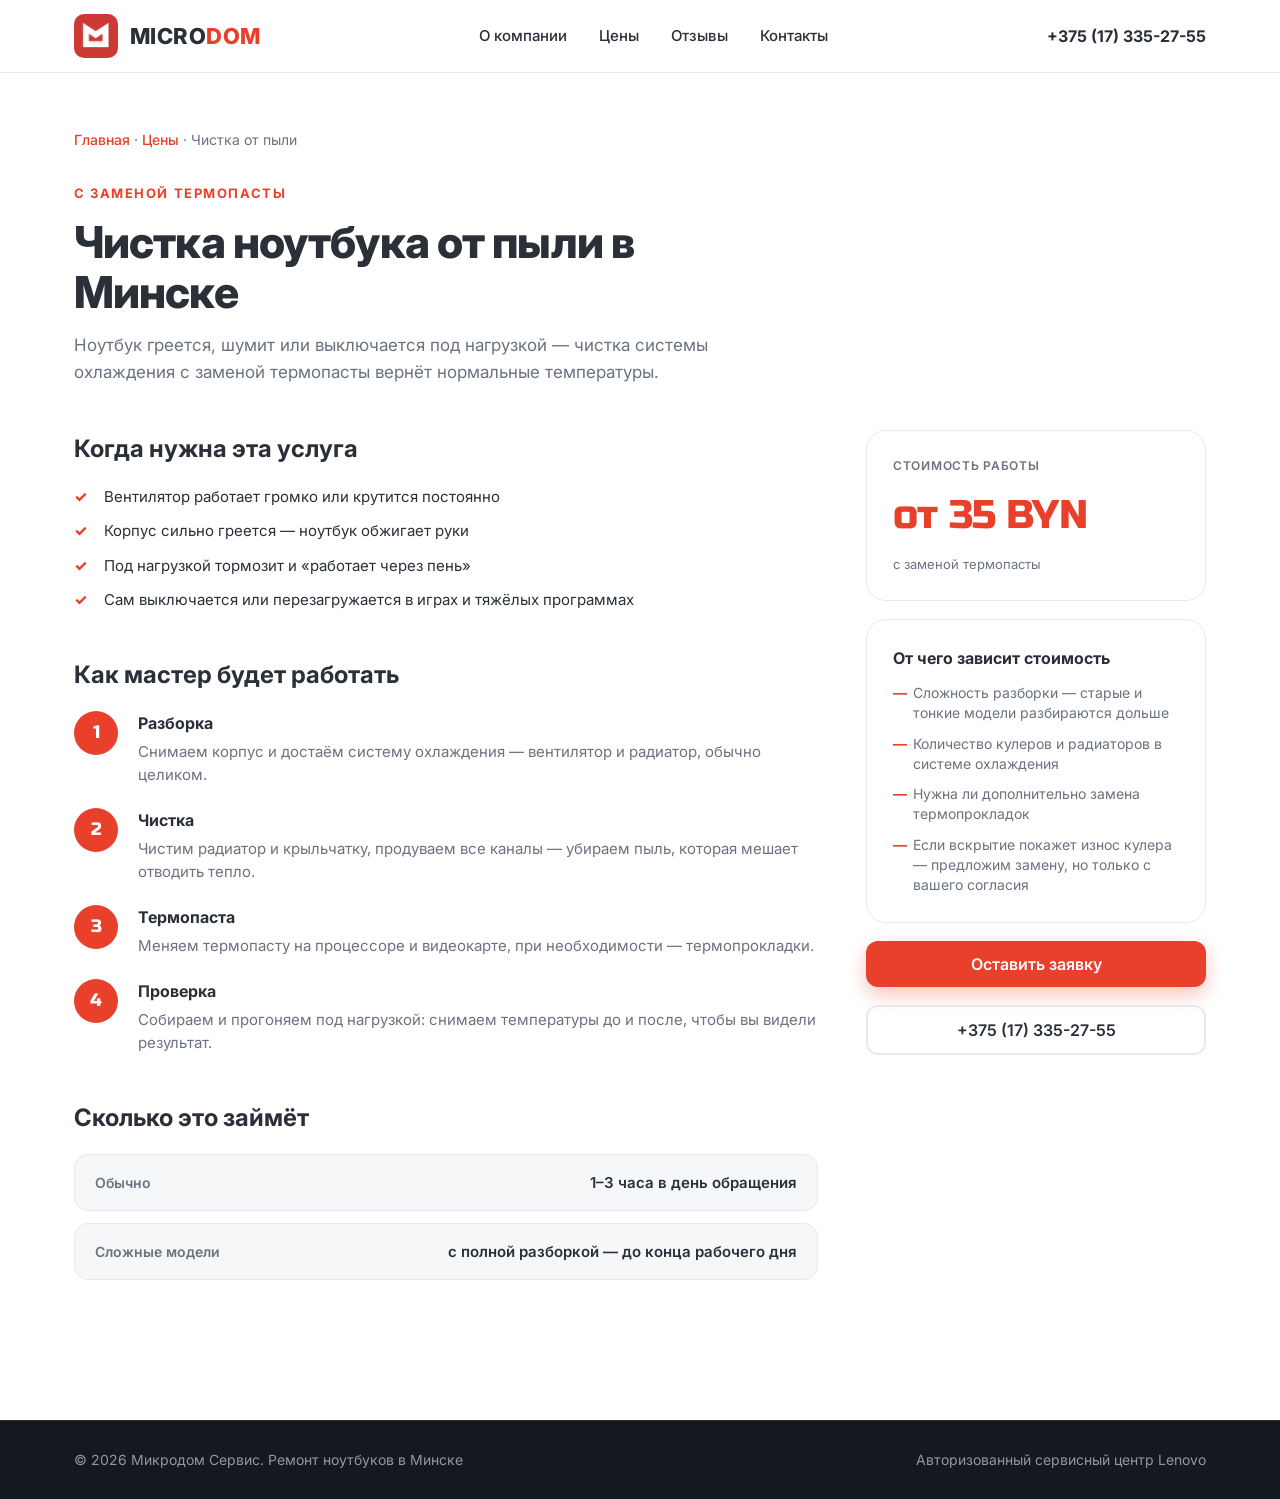
==== services/chistka-ot-pyli.html @ 8d8ea980 "+" ====
<!DOCTYPE html>
<html lang="ru">
<head>
  <meta charset="UTF-8">
  <meta name="viewport" content="width=device-width, initial-scale=1.0">
  <link rel="icon" type="image/png" href="../assets/favicon.png">
  <link rel="apple-touch-icon" href="../assets/apple-touch-icon.png">
  <meta name="theme-color" content="#ffffff" media="(prefers-color-scheme: light)">
  <meta name="theme-color" content="#0d1117" media="(prefers-color-scheme: dark)">
  <title>Чистка ноутбука от пыли в Минске — от 35 BYN с термопастой | Микродом Сервис</title>
  <meta name="description" content="Чистка ноутбука от пыли в Минске от 35 BYN с заменой термопасты. Убираем перегрев, шум и выключения под нагрузкой в день обращения.">
  <link rel="canonical" href="https://microdom.by/services/chistka-ot-pyli.html">

  <meta property="og:type" content="website">
  <meta property="og:site_name" content="Микродом Сервис">
  <meta property="og:title" content="Чистка ноутбука от пыли в Минске — от 35 BYN с термопастой | Микродом Сервис">
  <meta property="og:description" content="Чистка ноутбука от пыли в Минске от 35 BYN с заменой термопасты. Убираем перегрев, шум и выключения под нагрузкой в день обращения.">
  <meta property="og:url" content="https://microdom.by/services/chistka-ot-pyli.html">
  <meta property="og:locale" content="ru_RU">
  <meta property="og:image" content="https://microdom.by/assets/logo.png">

  <script type="application/ld+json">
  {
    "@context": "https://schema.org",
    "@type": "Service",
    "name": "Чистка от пыли",
    "serviceType": "Чистка ноутбука от пыли",
    "description": "Чистка ноутбука от пыли в Минске от 35 BYN с заменой термопасты. Убираем перегрев, шум и выключения под нагрузкой в день обращения.",
    "url": "https://microdom.by/services/chistka-ot-pyli.html",
    "provider": {
      "@type": "LocalBusiness",
      "name": "Микродом Сервис",
      "url": "https://microdom.by/",
      "telephone": "+375173352755",
      "email": "info@microdomservice.by",
      "address": {
        "@type": "PostalAddress",
        "streetAddress": "ул. Первомайская 24/2, офис 106",
        "addressLocality": "Минск",
        "addressCountry": "BY"
      }
    },
    "areaServed": {
      "@type": "City",
      "name": "Минск"
    },
    "offers": {
      "@type": "Offer",
      "price": "35",
      "priceCurrency": "BYN",
      "description": "Стоимость работы. Стоимость запчастей уточняется на диагностике."
    }
  }
  </script>
  <script type="application/ld+json">
  {
    "@context": "https://schema.org",
    "@type": "BreadcrumbList",
    "itemListElement": [
      {
        "@type": "ListItem",
        "position": 1,
        "name": "Главная",
        "item": "https://microdom.by/"
      },
      {
        "@type": "ListItem",
        "position": 2,
        "name": "Цены",
        "item": "https://microdom.by/#prices"
      },
      {
        "@type": "ListItem",
        "position": 3,
        "name": "Чистка от пыли"
      }
    ]
  }
  </script>

  <link rel="preconnect" href="https://fonts.googleapis.com">
  <link rel="preconnect" href="https://fonts.gstatic.com" crossorigin>
  <link href="https://fonts.googleapis.com/css2?family=Russo+One&display=swap" rel="stylesheet">
  <link href="https://fonts.googleapis.com/css2?family=Inter:wght@400;500;600;700;800&display=swap" rel="stylesheet">
  <link rel="stylesheet" href="../styles.css">
</head>
<body>

<header class="header" id="header">
  <div class="container header__inner">
    <a href="../index.html#top" class="logo"><img src="../assets/logo.png" alt="Микродом Сервис" class="logo__img"><span class="logo__text">MICRO<span>DOM</span></span></a>
    <nav class="nav" id="nav">
      <a href="../index.html#about" class="nav__link">О компании</a>
      <a href="../index.html#prices" class="nav__link">Цены</a>
      <a href="../index.html#reviews" class="nav__link">Отзывы</a>
      <a href="../index.html#contacts" class="nav__link">Контакты</a>
    </nav>
    <div class="header__actions">
      <a href="tel:+375173352755" class="header__phone">+375 (17) 335-27-55</a>
      <button class="burger" id="burger" aria-label="Меню">
        <span></span><span></span><span></span>
      </button>
    </div>
  </div>
</header>

<main>
  <section class="srv">
    <div class="container">
      <nav class="srv-breadcrumb" aria-label="Хлебные крошки">
        <a href="../index.html">Главная</a> · <a href="../index.html#prices">Цены</a> · <span>Чистка от пыли</span>
      </nav>

      <div class="srv-head">
        <p class="srv-kicker">С заменой термопасты</p>
        <h1 class="srv-title">Чистка ноутбука от пыли в Минске</h1>
        <p class="srv-lead">Ноутбук греется, шумит или выключается под нагрузкой — чистка системы охлаждения с заменой термопасты вернёт нормальные температуры.</p>
      </div>

      <div class="srv-grid">
        <div class="srv-main">
          <section class="srv-section">
            <h2 class="srv-section__title">Когда нужна эта услуга</h2>
            <ul class="srv-list">
              <li>Вентилятор работает громко или крутится постоянно</li>
              <li>Корпус сильно греется — ноутбук обжигает руки</li>
              <li>Под нагрузкой тормозит и «работает через пень»</li>
              <li>Сам выключается или перезагружается в играх и тяжёлых программах</li>
            </ul>
          </section>

          <section class="srv-section">
            <h2 class="srv-section__title">Как мастер будет работать</h2>
            <ol class="srv-steps">
              <li><strong>Разборка</strong><p>Снимаем корпус и достаём систему охлаждения — вентилятор и радиатор, обычно целиком.</p></li>
              <li><strong>Чистка</strong><p>Чистим радиатор и крыльчатку, продуваем все каналы — убираем пыль, которая мешает отводить тепло.</p></li>
              <li><strong>Термопаста</strong><p>Меняем термопасту на процессоре и видеокарте, при необходимости — термопрокладки.</p></li>
              <li><strong>Проверка</strong><p>Собираем и прогоняем под нагрузкой: снимаем температуры до и после, чтобы вы видели результат.</p></li>
            </ol>
          </section>

          <section class="srv-section">
            <h2 class="srv-section__title">Сколько это займёт</h2>
            <div class="srv-times">
              <div class="srv-time"><span class="srv-time__label">Обычно</span><span class="srv-time__value">1–3 часа в день обращения</span></div>
              <div class="srv-time"><span class="srv-time__label">Сложные модели</span><span class="srv-time__value">с полной разборкой — до конца рабочего дня</span></div>
            </div>
          </section>
        </div>

        <aside class="srv-side">
          <div class="srv-box">
            <div class="srv-price-label">Стоимость работы</div>
            <div class="srv-price">от 35 BYN</div>
            <p class="srv-price-note">с заменой термопасты</p>
          </div>
          <div class="srv-box">
            <h3 class="srv-box__title">От чего зависит стоимость</h3>
            <ul class="srv-box__list">
              <li>Сложность разборки — старые и тонкие модели разбираются дольше</li>
              <li>Количество кулеров и радиаторов в системе охлаждения</li>
              <li>Нужна ли дополнительно замена термопрокладок</li>
              <li>Если вскрытие покажет износ кулера — предложим замену, но только с вашего согласия</li>
            </ul>
          </div>
          <a class="btn btn--accent btn--full" href="../index.html#contacts">Оставить заявку</a>
          <a class="btn btn--ghost btn--full" href="tel:+375173352755">+375 (17) 335-27-55</a>
        </aside>
      </div>
    </div>
  </section>
</main>

<footer class="footer">
  <div class="container footer__inner">
    <span class="footer__copy">© 2026 Микродом Сервис. Ремонт ноутбуков в Минске</span>
    <span class="footer__meta">Авторизованный сервисный центр Lenovo</span>
  </div>
</footer>

<script src="../script.js"></script>
</body>
</html>
---- styles.css ----
* {
  margin: 0;
  padding: 0;
  box-sizing: border-box;
}

:root {
  --accent: #e8402b;
  --accent-dark: #c8331f;
  --deep: #14181f;
  --dark: #2a2f38;
  --text: #2a2f38;
  --muted: #6b7280;
  --bg: #ffffff;
  --bg-soft: #f6f7f9;
  --card: #ffffff;
  --header-bg: rgba(255, 255, 255, 0.92);
  --line: #e7e9ee;
  --radius: 14px;
  --radius-lg: 20px;
  --shadow: 0 10px 30px rgba(20, 24, 31, 0.08);
  --font: 'Inter', system-ui, -apple-system, 'Segoe UI', Roboto, sans-serif;
  color-scheme: light;
}

html {
  scroll-behavior: smooth;
  scroll-padding-top: 88px;
}

body {
  font-family: var(--font);
  color: var(--text);
  background: var(--bg);
  line-height: 1.55;
  -webkit-font-smoothing: antialiased;
}

img {
  max-width: 100%;
  display: block;
}

a {
  color: inherit;
  text-decoration: none;
}

.container {
  max-width: 1180px;
  margin: 0 auto;
  padding: 0 24px;
}

/* ===== Header ===== */
.header {
  position: sticky;
  top: 0;
  z-index: 100;
  background: var(--header-bg);
  backdrop-filter: blur(10px);
  border-bottom: 1px solid var(--line);
}

.header__inner {
  display: flex;
  align-items: center;
  justify-content: space-between;
  height: 72px;
  gap: 24px;
}

.logo {
  display: inline-flex;
  align-items: center;
  gap: 12px;
}

.logo__text {
  display: block;
  font-size: 22px;
  font-weight: 800;
  line-height: 44px;
  height: 44px;
  letter-spacing: 0.02em;
  color: var(--dark);
}

.logo__text span {
  color: var(--accent);
}

.logo__img {
  width: 44px;
  height: 44px;
  border-radius: 10px;
}

.nav {
  display: flex;
  gap: 32px;
}

.nav__link {
  font-weight: 500;
  font-size: 15px;
  color: var(--text);
  transition: color 0.2s;
}

.nav__link:hover {
  color: var(--accent);
}

.header__actions {
  display: flex;
  align-items: center;
  gap: 20px;
}

.header__phone {
  font-weight: 700;
  font-size: 16px;
  color: var(--dark);
  white-space: nowrap;
  transition: color 0.2s;
}

.header__phone:hover {
  color: var(--accent);
}

.burger {
  display: none;
  flex-direction: column;
  gap: 5px;
  background: none;
  border: 0;
  cursor: pointer;
  padding: 6px;
}

.burger span {
  width: 24px;
  height: 2px;
  background: var(--dark);
  border-radius: 2px;
  transition: transform 0.2s, opacity 0.2s;
}

/* ===== Buttons ===== */
.btn {
  display: inline-flex;
  align-items: center;
  justify-content: center;
  gap: 8px;
  font-weight: 600;
  font-size: 16px;
  line-height: 1;
  padding: 15px 28px;
  border-radius: 12px;
  border: 0;
  cursor: pointer;
  transition: background 0.2s, transform 0.15s, box-shadow 0.2s;
  font-family: var(--font);
}

.btn--accent {
  background: var(--accent);
  color: #fff;
  box-shadow: 0 8px 20px rgba(232, 64, 43, 0.3);
}

.btn--accent:hover {
  background: var(--accent-dark);
  transform: translateY(-1px);
}

.btn--ghost {
  background: transparent;
  color: var(--dark);
  border: 2px solid var(--line);
}

.btn--ghost:hover {
  border-color: var(--dark);
}

.btn--full {
  width: 100%;
}

/* ===== Hero ===== */
.hero {
  background: #10141a;
}

.hero__band {
  position: relative;
  background-image: url('assets/hero-thinkpad.jpg');
  background-size: cover;
  background-position: center;
}

.hero__band::before {
  content: '';
  position: absolute;
  inset: 0;
  background: rgba(9, 11, 15, 0.72);
}

.hero__inner {
  position: relative;
  padding: 92px 0 84px;
}

.hero__content {
  max-width: 660px;
}

.hero__badge-mark {
  width: 13px;
  height: 13px;
  flex-shrink: 0;
  margin-right: 6px;
}

.hero__badge {
  display: inline-flex;
  align-items: center;
  text-transform: uppercase;
  letter-spacing: 0.14em;
  font-size: 13px;
  font-weight: 700;
  color: #ff6a52;
  margin-bottom: 22px;
}

.hero__title {
  font-family: 'Russo One', Arial, sans-serif;
  font-weight: 400;
  text-transform: uppercase;
  font-size: clamp(34px, 4.6vw, 52px);
  letter-spacing: 0.01em;
  line-height: 1.08;
  color: #fff;
  margin-bottom: 18px;
}

.hero__title span {
  color: #ff5138;
}

.hero__subtitle {
  font-family: Arial, Helvetica, sans-serif;
  font-size: 17px;
  line-height: 1.55;
  color: rgba(255, 255, 255, 0.8);
  max-width: 560px;
  margin-bottom: 34px;
}

.hero__actions {
  display: flex;
  gap: 14px;
  flex-wrap: wrap;
}

.btn--hero-accent {
  background: #ff5138;
  color: #fff;
  border-radius: 2px;
  box-shadow: none;
  font-weight: 700;
  text-transform: uppercase;
  letter-spacing: 0.06em;
  font-size: 14px;
  padding: 16px 32px;
}

.btn--hero-accent:hover {
  background: #e5402a;
  transform: none;
}

.btn--hero-ghost {
  background: transparent;
  color: #fff;
  border: 2px solid rgba(255, 255, 255, 0.75);
  border-radius: 2px;
  font-weight: 700;
  text-transform: uppercase;
  letter-spacing: 0.06em;
  font-size: 14px;
  padding: 16px 32px;
}

.btn--hero-ghost:hover {
  border-color: #fff;
  background: rgba(255, 255, 255, 0.1);
  transform: none;
}

.hero__strip {
  position: relative;
  background: rgba(0, 0, 0, 0.55);
  border-top: 1px solid rgba(255, 255, 255, 0.16);
}

.hero__strip-inner {
  display: flex;
  align-items: center;
  gap: 72px;
  padding: 20px 24px;
}

.hero__strip-item {
  font-family: Arial, Helvetica, sans-serif;
  display: flex;
  align-items: baseline;
  gap: 12px;
  text-transform: uppercase;
  letter-spacing: 0.08em;
  font-size: 13px;
  font-weight: 700;
  color: rgba(255, 255, 255, 0.7);
}

.hero__strip-item span {
  font-family: 'Russo One', Arial, sans-serif;
  font-weight: 400;
  font-size: 28px;
  letter-spacing: 0;
  color: #ff5138;
}

/* ===== Section head ===== */
.section-head {
  text-align: center;
  max-width: 640px;
  margin: 0 auto 48px;
}

.section-head--left {
  text-align: left;
  margin: 0 0 24px;
}

.section-title {
  font-size: clamp(28px, 4vw, 40px);
  font-weight: 800;
  letter-spacing: -0.02em;
  color: var(--dark);
  margin-bottom: 12px;
}

.section-subtitle {
  font-size: 17px;
  color: var(--muted);
}

/* ===== Prices ===== */
.prices {
  padding: 84px 0;
  background: var(--bg-soft);
  border-top: 1px solid var(--line);
}

.prices__list {
  max-width: 860px;
  margin: 0 auto;
  border: 1px solid var(--line);
  border-radius: var(--radius-lg);
  overflow: hidden;
}

.price-row {
  position: relative;
  display: grid;
  grid-template-columns: 1fr auto 150px;
  align-items: baseline;
  gap: 24px;
  padding: 18px 60px 18px 28px;
  background: var(--card);
  color: inherit;
  transition: background 0.2s, border-color 0.2s;
}

.price-row::after {
  content: '→';
  position: absolute;
  right: 26px;
  top: 50%;
  transform: translateY(-50%);
  font-size: 18px;
  color: var(--accent);
  opacity: 0.5;
  transition: opacity 0.2s, transform 0.2s;
}

.price-row + .price-row {
  border-top: 1px solid var(--line);
}

.price-row:hover {
  background: var(--bg-soft);
}

.price-row:hover .price-row__name {
  color: var(--accent);
}

.price-row:hover::after {
  opacity: 1;
  transform: translate(3px, -50%);
}

.price-row__name {
  font-size: 16px;
  font-weight: 600;
  color: var(--dark);
}

.price-row__note {
  font-size: 14px;
  color: var(--muted);
  text-align: right;
}

.price-row__price {
  font-family: 'Russo One', Arial, sans-serif;
  font-weight: 400;
  font-size: 20px;
  color: var(--accent);
  letter-spacing: -0.01em;
  text-align: right;
  white-space: nowrap;
}

.prices__note {
  text-align: center;
  font-size: 14px;
  color: var(--muted);
  margin-top: 32px;
}

/* ===== About ===== */
.about {
  padding: 84px 0;
}

.about__inner {
  display: grid;
  grid-template-columns: 1fr 1.1fr;
  gap: 64px;
  align-items: center;
}

.about__visual {
  display: flex;
  justify-content: center;
}

.about__collage {
  display: grid;
  width: 100%;
  max-width: 460px;
}

.about__photo-block {
  position: relative;
  margin: 0;
  border-radius: var(--radius-lg);
  overflow: hidden;
}

.about__photo {
  width: 100%;
  height: 460px;
  object-fit: cover;
  display: block;
  filter: saturate(0.88) contrast(1.04);
}

.about__badge {
  position: absolute;
  left: 0;
  right: 0;
  bottom: 0;
  z-index: 1;
  padding: 56px 22px 18px;
  color: #fff;
  font-family: 'Russo One', Arial, sans-serif;
  font-weight: 400;
  font-size: 16px;
  line-height: 1.35;
  background: linear-gradient(to top, rgba(9, 12, 16, 0.85), rgba(9, 12, 16, 0.25) 65%, rgba(9, 12, 16, 0));
  pointer-events: none;
}

.about__content {
  min-width: 0;
}

.about__text {
  font-size: 16px;
  color: var(--muted);
  margin-bottom: 18px;
}

/* ===== Service pages ===== */
.srv {
  padding: 56px 0 96px;
}

.srv-breadcrumb {
  font-size: 14px;
  color: var(--muted);
  margin-bottom: 32px;
}

.srv-breadcrumb a {
  color: var(--accent);
  font-weight: 500;
}

.srv-breadcrumb a:hover {
  text-decoration: underline;
}

.srv-head {
  max-width: 720px;
  margin-bottom: 44px;
}

.srv-kicker {
  text-transform: uppercase;
  letter-spacing: 0.12em;
  font-size: 13px;
  font-weight: 700;
  color: var(--accent);
  margin-bottom: 14px;
}

.srv-title {
  font-size: clamp(30px, 4vw, 44px);
  font-weight: 800;
  letter-spacing: -0.02em;
  line-height: 1.15;
  color: var(--dark);
  margin-bottom: 14px;
}

.srv-lead {
  font-size: 17px;
  color: var(--muted);
  line-height: 1.6;
}

.srv-grid {
  display: grid;
  grid-template-columns: 1fr 340px;
  gap: 48px;
  align-items: start;
}

.srv-main {
  min-width: 0;
}

.srv-section {
  margin-bottom: 44px;
}

.srv-section__title {
  font-size: 24px;
  font-weight: 700;
  color: var(--dark);
  margin-bottom: 18px;
}

.srv-list {
  list-style: none;
  display: grid;
  gap: 12px;
}

.srv-list li {
  position: relative;
  padding-left: 30px;
  font-size: 15px;
  color: var(--text);
  line-height: 1.5;
}

.srv-list li::before {
  content: '✓';
  position: absolute;
  left: 0;
  top: 0;
  color: var(--accent);
  font-weight: 800;
}

.srv-steps {
  list-style: none;
  counter-reset: srv;
}

.srv-steps li {
  counter-increment: srv;
  position: relative;
  padding-left: 64px;
  margin-bottom: 22px;
}

.srv-steps li::before {
  content: counter(srv);
  position: absolute;
  left: 0;
  top: 0;
  width: 44px;
  height: 44px;
  border-radius: 50%;
  background: var(--accent);
  color: #fff;
  font-family: 'Russo One', Arial, sans-serif;
  font-weight: 400;
  font-size: 18px;
  display: flex;
  align-items: center;
  justify-content: center;
}

.srv-steps strong {
  display: block;
  font-size: 16px;
  font-weight: 700;
  color: var(--dark);
  margin-bottom: 4px;
}

.srv-steps p {
  font-size: 15px;
  color: var(--muted);
  line-height: 1.55;
}

.srv-times {
  display: grid;
  gap: 12px;
}

.srv-time {
  display: flex;
  justify-content: space-between;
  align-items: baseline;
  gap: 24px;
  background: var(--bg-soft);
  border: 1px solid var(--line);
  border-radius: var(--radius);
  padding: 16px 20px;
}

.srv-time__label {
  font-size: 14px;
  color: var(--muted);
  font-weight: 600;
}

.srv-time__value {
  font-size: 15px;
  font-weight: 600;
  color: var(--dark);
  text-align: right;
}

.srv-side {
  display: flex;
  flex-direction: column;
  gap: 18px;
  position: sticky;
  top: 96px;
}

.srv-box {
  background: var(--card);
  border: 1px solid var(--line);
  border-radius: var(--radius-lg);
  padding: 26px;
}

.srv-price-label {
  font-size: 12px;
  font-weight: 600;
  text-transform: uppercase;
  letter-spacing: 0.06em;
  color: var(--muted);
}

.srv-price {
  font-family: 'Russo One', Arial, sans-serif;
  font-weight: 400;
  font-size: 40px;
  color: var(--accent);
  margin: 8px 0;
  letter-spacing: -0.02em;
}

.srv-price-note {
  font-size: 13px;
  color: var(--muted);
}

.srv-box__title {
  font-size: 16px;
  font-weight: 700;
  color: var(--dark);
  margin-bottom: 12px;
}

.srv-box__list {
  list-style: none;
  display: grid;
  gap: 10px;
}

.srv-box__list li {
  position: relative;
  padding-left: 20px;
  font-size: 14px;
  color: var(--muted);
  line-height: 1.45;
}

.srv-box__list li::before {
  content: '—';
  position: absolute;
  left: 0;
  top: 0;
  color: var(--accent);
  font-weight: 700;
}

/* ===== Reviews ===== */
.reviews {
  padding: 84px 0;
}

.reviews__grid {
  display: grid;
  gap: 24px;
  max-width: 720px;
  margin: 0 auto;
  align-items: stretch;
}

.reviews__live {
  display: flex;
  flex-direction: column;
  gap: 14px;
}

.reviews__scroll {
  height: 520px;
  overflow-y: auto;
  border-radius: var(--radius-lg);
  background: var(--card);
  -webkit-overflow-scrolling: touch;
  scrollbar-width: thin;
  scrollbar-color: rgba(107, 114, 128, 0.5) transparent;
}

.reviews__widget {
  display: block;
  width: 100%;
  height: 1100px;
  border: 0;
  margin: 0;
}

@media (prefers-color-scheme: dark) {
  .reviews__widget {
    filter: invert(0.92) hue-rotate(180deg);
  }
}

.reviews__widget-link {
  font-size: 15px;
  font-weight: 600;
  color: var(--accent);
}

.reviews__widget-link:hover {
  text-decoration: underline;
}

.reviews__note {
  text-align: center;
  font-size: 14px;
  color: var(--muted);
  margin-top: 32px;
}

/* ===== Contacts ===== */
.contacts {
  padding: 84px 0 56px;
  background: var(--deep);
  color: #fff;
}

.contacts__inner {
  display: grid;
  grid-template-columns: 1fr 1.15fr;
  gap: 48px;
  align-items: stretch;
}

.contacts__left {
  display: flex;
  flex-direction: column;
  gap: 24px;
  min-width: 0;
}

.contacts__map {
  flex: 1;
  border-radius: var(--radius-lg);
  overflow: hidden;
  box-shadow: 0 24px 60px rgba(0, 0, 0, 0.35);
  min-height: 260px;
}

.contacts__map-link {
  display: block;
  width: 100%;
  height: 100%;
}

.contacts__map-link iframe {
  display: block;
  width: 100%;
  height: 100%;
  border: 0;
}

.contacts .section-title {
  color: #fff;
}

.contacts__list {
  list-style: none;
  display: grid;
  gap: 20px;
  margin-bottom: 32px;
}

.contacts__list li {
  display: grid;
  grid-template-columns: 150px 1fr;
  gap: 16px;
}

.contacts__label {
  color: rgba(255, 255, 255, 0.55);
  font-size: 14px;
  font-weight: 600;
  text-transform: uppercase;
  letter-spacing: 0.05em;
}

.contacts__value {
  font-size: 15px;
  line-height: 1.6;
}

.contacts__value a {
  color: #fff;
  transition: color 0.2s;
}

.contacts__value a:hover {
  color: #ffb09f;
}

.contacts .btn--ghost {
  color: #fff;
  border-color: rgba(255, 255, 255, 0.3);
}

.contacts .btn--ghost:hover {
  border-color: #fff;
}

/* ===== Contact form ===== */
.contacts__form-wrap {
  background: var(--card);
  border-radius: var(--radius-lg);
  padding: 36px;
  color: var(--text);
  box-shadow: 0 24px 60px rgba(0, 0, 0, 0.35);
}

.contact-form__title {
  font-size: 22px;
  font-weight: 800;
  color: var(--dark);
  margin-bottom: 4px;
}

.contact-form__subtitle {
  font-size: 14px;
  color: var(--muted);
  margin-bottom: 24px;
}

.field {
  display: block;
  margin-bottom: 16px;
}

.field__label {
  display: block;
  font-size: 13px;
  font-weight: 600;
  color: var(--dark);
  margin-bottom: 6px;
}

.field__input {
  display: block;
  width: 100%;
  font-family: var(--font);
  font-size: 15px;
  padding: 13px 16px;
  border: 1px solid var(--line);
  border-radius: 10px;
  background: var(--bg-soft);
  transition: border-color 0.2s, background 0.2s;
  resize: vertical;
}

.field__input:focus {
  outline: none;
  border-color: var(--accent);
  background: #fff;
}

.field__optional {
  color: var(--muted);
  font-weight: 400;
}

.field__input--invalid {
  border-color: var(--accent);
  background: rgba(232, 64, 43, 0.05);
}

/* Honeypot: скрыто от людей, видно ботам */
.hp-field {
  position: absolute !important;
  left: -9999px !important;
  width: 1px;
  height: 1px;
  opacity: 0;
  pointer-events: none;
}

.contact-form__status {
  margin-top: 14px;
  font-size: 14px;
  font-weight: 600;
  min-height: 20px;
}

.contact-form__status.ok {
  color: #16a34a;
}

.contact-form__status.err {
  color: var(--accent);
}

/* ===== Footer ===== */
.footer {
  border-top: 1px solid rgba(255, 255, 255, 0.1);
  padding: 28px 0;
  background: var(--deep);
}

.footer__inner {
  display: flex;
  justify-content: space-between;
  align-items: center;
  gap: 16px;
  flex-wrap: wrap;
}

.footer__copy {
  font-size: 14px;
  color: rgba(255, 255, 255, 0.55);
}

.footer__meta {
  font-size: 14px;
  color: rgba(255, 255, 255, 0.55);
}

/* ===== Mobile nav ===== */
@media (max-width: 900px) {
  .nav {
    position: fixed;
    top: 72px;
    left: 0;
    right: 0;
    flex-direction: column;
    align-items: center;
    gap: 0;
    background: var(--card);
    border-bottom: 1px solid var(--line);
    padding: 12px 0 20px;
    transform: translateY(-16px);
    opacity: 0;
    pointer-events: none;
    transition: opacity 0.2s, transform 0.2s;
    box-shadow: 0 20px 40px rgba(20, 24, 31, 0.1);
  }

  .nav.open {
    opacity: 1;
    transform: translateY(0);
    pointer-events: auto;
  }

  .nav__link {
    padding: 12px 24px;
    font-size: 17px;
    width: 100%;
    text-align: center;
  }

  .burger {
    display: flex;
  }

  .burger.active span:nth-child(1) {
    transform: translateY(7px) rotate(45deg);
  }

  .burger.active span:nth-child(2) {
    opacity: 0;
  }

  .burger.active span:nth-child(3) {
    transform: translateY(-7px) rotate(-45deg);
  }
}

/* ===== Responsive ===== */
@media (max-width: 1200px) {
  .hero__inner {
    padding: 76px 0 68px;
  }

  .hero__strip-inner {
    gap: 44px;
  }
}

@media (max-width: 1024px) {
  .hero__title {
    font-size: clamp(30px, 5vw, 46px);
  }

  .hero__subtitle {
    font-size: 16px;
  }
}

@media (max-width: 900px) {
  .hero__badge {
    font-size: 12px;
    letter-spacing: 0.1em;
  }

  .hero__strip-item {
    font-size: 12px;
  }

  .contacts__list {
    grid-template-columns: 150px 1fr;
  }
}

@media (max-width: 768px) {
  .header__phone {
    display: none;
  }

  .header__inner {
    height: 64px;
  }

  .nav {
    top: 64px;
  }

  .about__inner,
  .contacts__inner {
    grid-template-columns: 1fr;
    gap: 36px;
  }

  .srv-grid {
    grid-template-columns: 1fr;
  }

  .srv {
    padding: 40px 0 64px;
  }

  .srv-side {
    position: static;
  }

  .about__collage {
    max-width: 540px;
  }

  .contacts__map-link iframe {
    height: 300px;
  }

  .hero__inner {
    padding: 56px 0 48px;
  }

  .hero__badge {
    margin-bottom: 18px;
  }

  .hero__title {
    font-size: clamp(28px, 6.5vw, 42px);
    line-height: 1.15;
  }

  .hero__strip-inner {
    flex-wrap: wrap;
    justify-content: center;
    gap: 14px 36px;
    padding: 14px 16px;
  }

  .hero__strip-item {
    letter-spacing: 0.05em;
  }

  .contacts__list li {
    grid-template-columns: 1fr;
    gap: 4px;
  }

  .prices,
  .about,
  .reviews,
  .contacts {
    padding-top: 56px;
    padding-bottom: 56px;
  }

  .section-head {
    margin-bottom: 32px;
  }

  .footer__inner {
    flex-direction: column;
    align-items: center;
    text-align: center;
    gap: 8px;
  }
}

@media (max-width: 600px) {
  .nav {
    top: 60px;
  }

  .logo__img {
    width: 36px;
    height: 36px;
  }

  .logo__text {
    font-size: 19px;
    height: 36px;
    line-height: 36px;
  }

  .header__inner {
    height: 60px;
    gap: 12px;
  }

  .burger span {
    width: 22px;
  }

  .container {
    padding: 0 16px;
  }

  .hero__inner {
    padding: 44px 0 40px;
  }

  .hero__badge {
    flex-wrap: wrap;
    font-size: 11px;
    letter-spacing: 0.06em;
    line-height: 1.4;
  }

  .hero__badge-mark {
    width: 11px;
    height: 11px;
  }

  .hero__title {
    font-size: clamp(24px, 7.5vw, 34px);
    letter-spacing: 0;
  }

  .hero__subtitle {
    font-size: 15px;
    margin-bottom: 26px;
  }

  .hero__actions {
    flex-direction: column;
    gap: 12px;
  }

  .hero__actions .btn {
    width: 100%;
  }

  .hero__strip-inner {
    flex-direction: column;
    align-items: flex-start;
    gap: 10px;
    padding: 16px;
  }

  .hero__strip-item {
    font-size: 12px;
  }

  .hero__strip-item span {
    font-size: 24px;
  }

  .field__input {
    font-size: 16px;
  }

  .price-row {
    grid-template-columns: 1fr auto;
    gap: 8px 16px;
    padding: 16px 48px 16px 20px;
  }

  .price-row__note {
    grid-column: 1 / -1;
    text-align: left;
  }

  .price-row__price {
    font-size: 18px;
  }

  .srv-time {
    flex-direction: column;
    gap: 4px;
  }

  .srv-time__value {
    text-align: left;
  }

  .reviews__scroll {
    height: 440px;
  }

  .about__photo {
    height: 320px;
  }

  .contacts__form-wrap {
    padding: 24px 20px;
  }
}

@media (max-width: 480px) {

  .btn {
    width: 100%;
  }

  .section-title {
    font-size: 26px;
  }

  .contacts__list {
    gap: 16px;
  }
}

/* ===== Dark theme (auto, follows system) ===== */
@media (prefers-color-scheme: dark) {
  :root {
    --deep: #0d1117;
    --dark: #e6e9ef;
    --text: #c9d1d9;
    --muted: #8b95a3;
    --bg: #0d1117;
    --bg-soft: #151b23;
    --card: #161d27;
    --header-bg: rgba(13, 17, 23, 0.9);
    --line: #242d3a;
    --shadow: 0 10px 30px rgba(0, 0, 0, 0.4);
    color-scheme: dark;
  }

  .field__input {
    background: var(--bg-soft);
  }

  .contacts .btn--ghost {
    border-color: rgba(255, 255, 255, 0.25);
  }
}
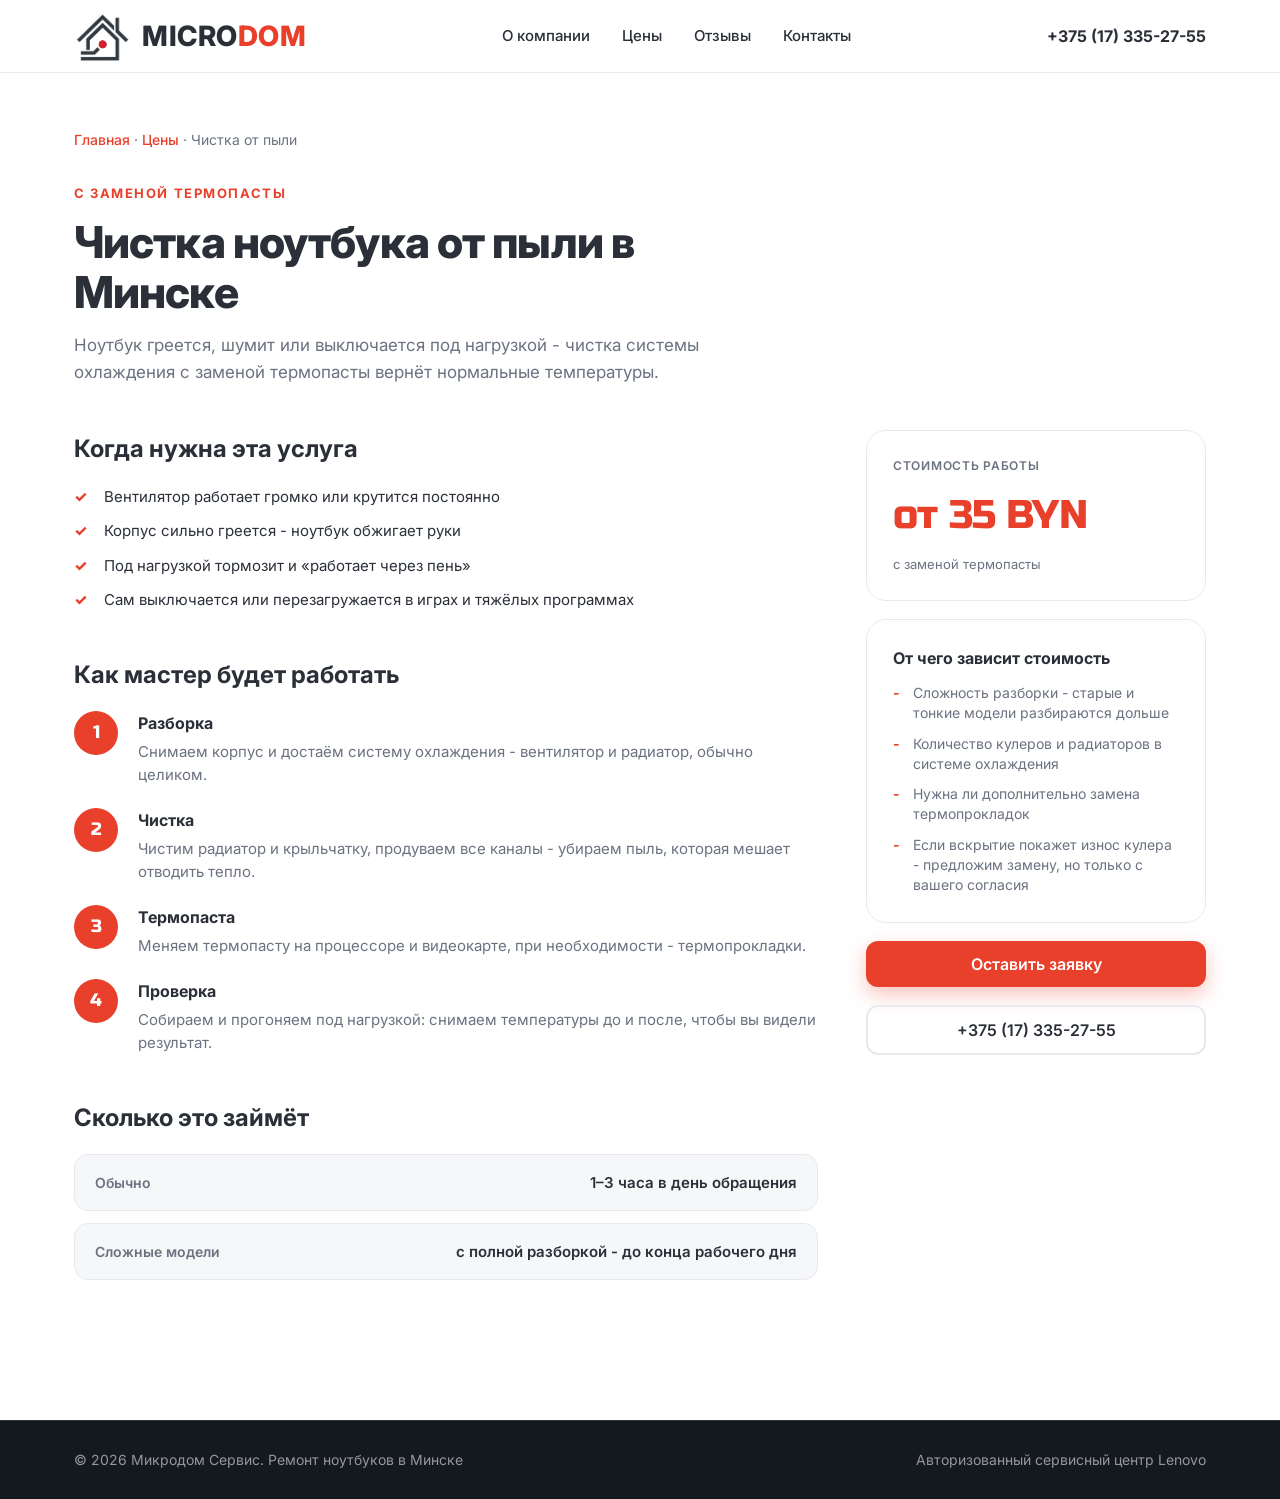
==== commit d89b98aa: "+" ====
--- a/services/chistka-ot-pyli.html
+++ b/services/chistka-ot-pyli.html
@@ -3,17 +3,18 @@
 <head>
   <meta charset="UTF-8">
   <meta name="viewport" content="width=device-width, initial-scale=1.0">
-  <link rel="icon" type="image/png" href="../assets/favicon.png">
+  <link rel="icon" type="image/png" href="../assets/favicon.png" media="(prefers-color-scheme: light)">
+  <link rel="icon" type="image/png" href="../assets/favicon-dark.png" media="(prefers-color-scheme: dark)">
   <link rel="apple-touch-icon" href="../assets/apple-touch-icon.png">
   <meta name="theme-color" content="#ffffff" media="(prefers-color-scheme: light)">
   <meta name="theme-color" content="#0d1117" media="(prefers-color-scheme: dark)">
-  <title>Чистка ноутбука от пыли в Минске — от 35 BYN с термопастой | Микродом Сервис</title>
+  <title>Чистка ноутбука от пыли в Минске - от 35 BYN с термопастой | Микродом Сервис</title>
   <meta name="description" content="Чистка ноутбука от пыли в Минске от 35 BYN с заменой термопасты. Убираем перегрев, шум и выключения под нагрузкой в день обращения.">
   <link rel="canonical" href="https://microdom.by/services/chistka-ot-pyli.html">
 
   <meta property="og:type" content="website">
   <meta property="og:site_name" content="Микродом Сервис">
-  <meta property="og:title" content="Чистка ноутбука от пыли в Минске — от 35 BYN с термопастой | Микродом Сервис">
+  <meta property="og:title" content="Чистка ноутбука от пыли в Минске - от 35 BYN с термопастой | Микродом Сервис">
   <meta property="og:description" content="Чистка ноутбука от пыли в Минске от 35 BYN с заменой термопасты. Убираем перегрев, шум и выключения под нагрузкой в день обращения.">
   <meta property="og:url" content="https://microdom.by/services/chistka-ot-pyli.html">
   <meta property="og:locale" content="ru_RU">
@@ -88,7 +89,7 @@
 
 <header class="header" id="header">
   <div class="container header__inner">
-    <a href="../index.html#top" class="logo"><img src="../assets/logo.png" alt="Микродом Сервис" class="logo__img"><span class="logo__text">MICRO<span>DOM</span></span></a>
+    <a href="../index.html#top" class="logo"><picture><source srcset="../assets/logo_black.png" media="(prefers-color-scheme: dark)"><img src="../assets/logo_white.png" alt="Микродом Сервис" class="logo__img"></picture><span class="logo__text">MICRO<span>DOM</span></span></a>
     <nav class="nav" id="nav">
       <a href="../index.html#about" class="nav__link">О компании</a>
       <a href="../index.html#prices" class="nav__link">Цены</a>
@@ -114,7 +115,7 @@
       <div class="srv-head">
         <p class="srv-kicker">С заменой термопасты</p>
         <h1 class="srv-title">Чистка ноутбука от пыли в Минске</h1>
-        <p class="srv-lead">Ноутбук греется, шумит или выключается под нагрузкой — чистка системы охлаждения с заменой термопасты вернёт нормальные температуры.</p>
+        <p class="srv-lead">Ноутбук греется, шумит или выключается под нагрузкой - чистка системы охлаждения с заменой термопасты вернёт нормальные температуры.</p>
       </div>
 
       <div class="srv-grid">
@@ -123,7 +124,7 @@
             <h2 class="srv-section__title">Когда нужна эта услуга</h2>
             <ul class="srv-list">
               <li>Вентилятор работает громко или крутится постоянно</li>
-              <li>Корпус сильно греется — ноутбук обжигает руки</li>
+              <li>Корпус сильно греется - ноутбук обжигает руки</li>
               <li>Под нагрузкой тормозит и «работает через пень»</li>
               <li>Сам выключается или перезагружается в играх и тяжёлых программах</li>
             </ul>
@@ -132,9 +133,9 @@
           <section class="srv-section">
             <h2 class="srv-section__title">Как мастер будет работать</h2>
             <ol class="srv-steps">
-              <li><strong>Разборка</strong><p>Снимаем корпус и достаём систему охлаждения — вентилятор и радиатор, обычно целиком.</p></li>
-              <li><strong>Чистка</strong><p>Чистим радиатор и крыльчатку, продуваем все каналы — убираем пыль, которая мешает отводить тепло.</p></li>
-              <li><strong>Термопаста</strong><p>Меняем термопасту на процессоре и видеокарте, при необходимости — термопрокладки.</p></li>
+              <li><strong>Разборка</strong><p>Снимаем корпус и достаём систему охлаждения - вентилятор и радиатор, обычно целиком.</p></li>
+              <li><strong>Чистка</strong><p>Чистим радиатор и крыльчатку, продуваем все каналы - убираем пыль, которая мешает отводить тепло.</p></li>
+              <li><strong>Термопаста</strong><p>Меняем термопасту на процессоре и видеокарте, при необходимости - термопрокладки.</p></li>
               <li><strong>Проверка</strong><p>Собираем и прогоняем под нагрузкой: снимаем температуры до и после, чтобы вы видели результат.</p></li>
             </ol>
           </section>
@@ -143,7 +144,7 @@
             <h2 class="srv-section__title">Сколько это займёт</h2>
             <div class="srv-times">
               <div class="srv-time"><span class="srv-time__label">Обычно</span><span class="srv-time__value">1–3 часа в день обращения</span></div>
-              <div class="srv-time"><span class="srv-time__label">Сложные модели</span><span class="srv-time__value">с полной разборкой — до конца рабочего дня</span></div>
+              <div class="srv-time"><span class="srv-time__label">Сложные модели</span><span class="srv-time__value">с полной разборкой - до конца рабочего дня</span></div>
             </div>
           </section>
         </div>
@@ -157,10 +158,10 @@
           <div class="srv-box">
             <h3 class="srv-box__title">От чего зависит стоимость</h3>
             <ul class="srv-box__list">
-              <li>Сложность разборки — старые и тонкие модели разбираются дольше</li>
+              <li>Сложность разборки - старые и тонкие модели разбираются дольше</li>
               <li>Количество кулеров и радиаторов в системе охлаждения</li>
               <li>Нужна ли дополнительно замена термопрокладок</li>
-              <li>Если вскрытие покажет износ кулера — предложим замену, но только с вашего согласия</li>
+              <li>Если вскрытие покажет износ кулера - предложим замену, но только с вашего согласия</li>
             </ul>
           </div>
           <a class="btn btn--accent btn--full" href="../index.html#contacts">Оставить заявку</a>
--- a/styles.css
+++ b/styles.css
@@ -78,10 +78,10 @@
 
 .logo__text {
   display: block;
-  font-size: 22px;
+  font-size: 28px;
   font-weight: 800;
-  line-height: 44px;
-  height: 44px;
+  line-height: 56px;
+  height: 56px;
   letter-spacing: 0.02em;
   color: var(--dark);
 }
@@ -91,8 +91,8 @@
 }
 
 .logo__img {
-  width: 44px;
-  height: 44px;
+  width: 56px;
+  height: 56px;
   border-radius: 10px;
 }
 
@@ -734,7 +734,7 @@
 }
 
 .srv-box__list li::before {
-  content: '—';
+  content: '-';
   position: absolute;
   left: 0;
   top: 0;
@@ -1186,14 +1186,14 @@
   }
 
   .logo__img {
-    width: 36px;
-    height: 36px;
+    width: 44px;
+    height: 44px;
   }
 
   .logo__text {
-    font-size: 19px;
-    height: 36px;
-    line-height: 36px;
+    font-size: 23px;
+    height: 44px;
+    line-height: 44px;
   }
 
   .header__inner {
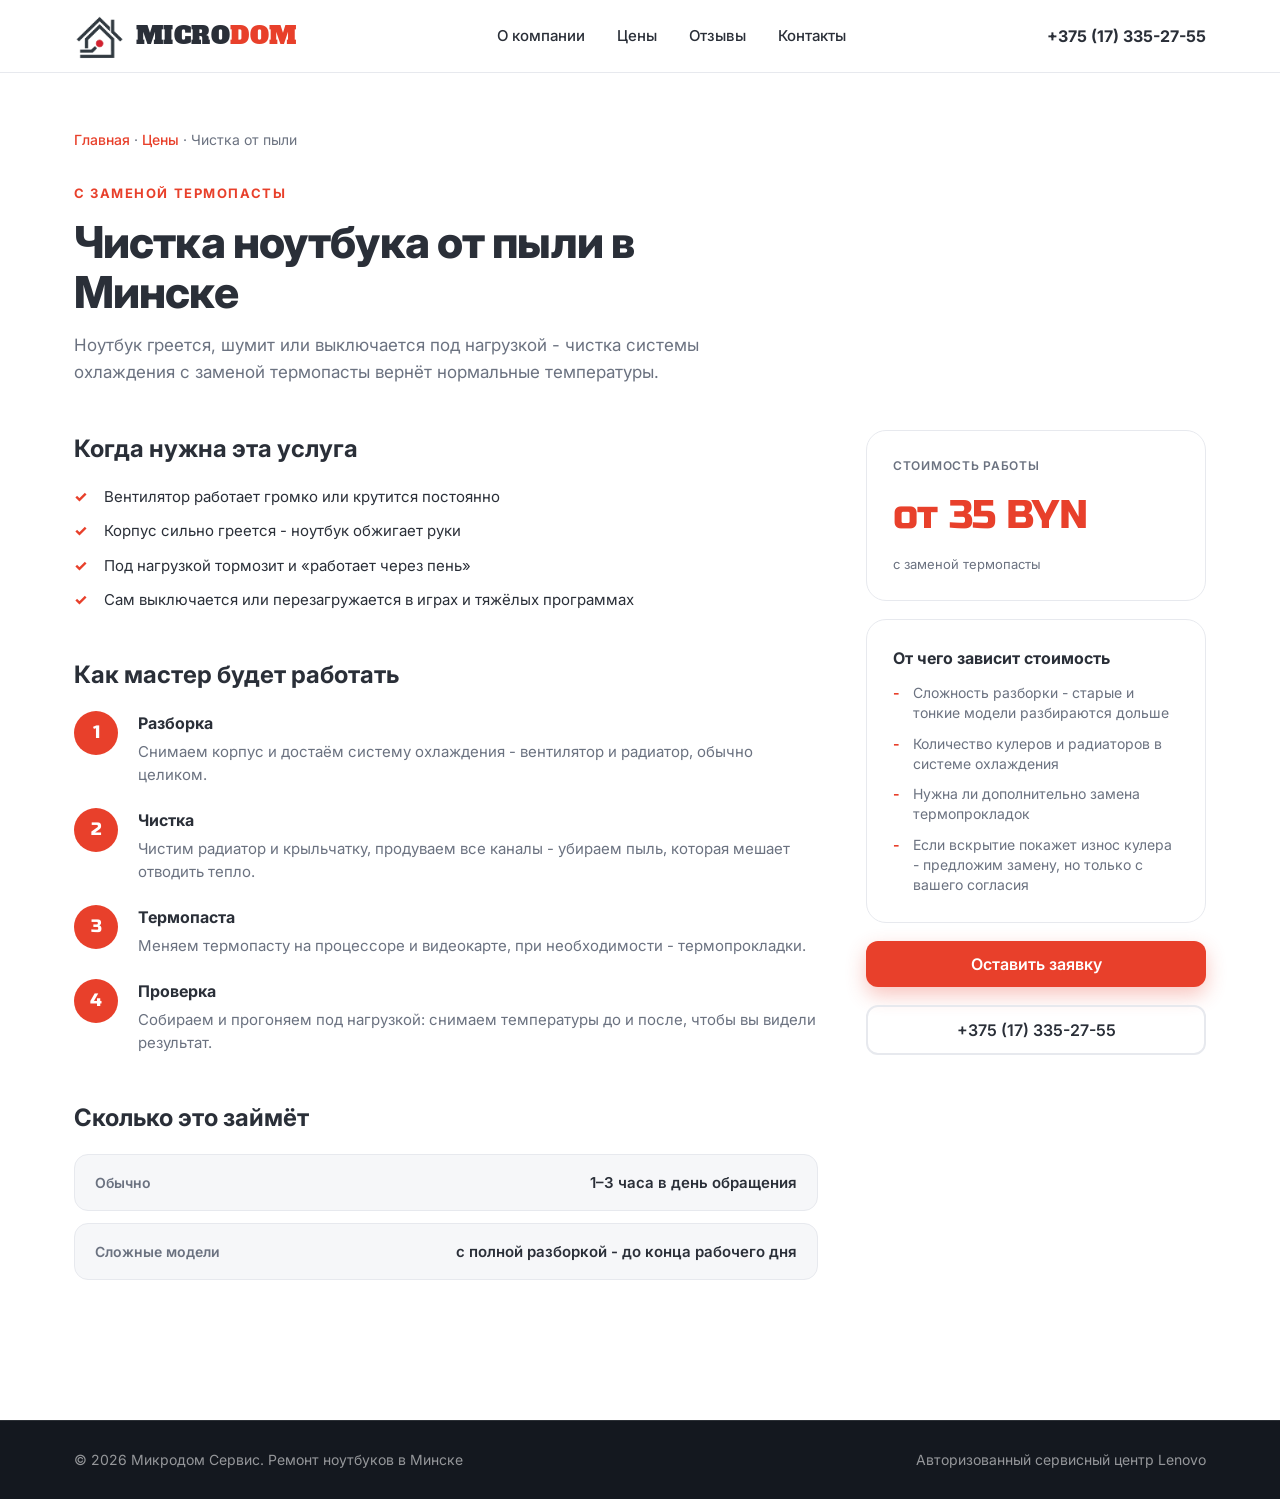
==== commit 788bb407: "+" ====
--- a/services/chistka-ot-pyli.html
+++ b/services/chistka-ot-pyli.html
@@ -8,6 +8,9 @@
   <link rel="apple-touch-icon" href="../assets/apple-touch-icon.png">
   <meta name="theme-color" content="#ffffff" media="(prefers-color-scheme: light)">
   <meta name="theme-color" content="#0d1117" media="(prefers-color-scheme: dark)">
+  <link rel="preconnect" href="https://fonts.googleapis.com">
+  <link rel="preconnect" href="https://fonts.gstatic.com" crossorigin>
+  <link href="https://fonts.googleapis.com/css2?family=Alfa+Slab+One&display=swap" rel="stylesheet">
   <title>Чистка ноутбука от пыли в Минске - от 35 BYN с термопастой | Микродом Сервис</title>
   <meta name="description" content="Чистка ноутбука от пыли в Минске от 35 BYN с заменой термопасты. Убираем перегрев, шум и выключения под нагрузкой в день обращения.">
   <link rel="canonical" href="https://microdom.by/services/chistka-ot-pyli.html">
--- a/styles.css
+++ b/styles.css
@@ -78,10 +78,11 @@
 
 .logo__text {
   display: block;
-  font-size: 28px;
-  font-weight: 800;
-  line-height: 56px;
-  height: 56px;
+  font-family: 'Alfa Slab One', serif;
+  font-size: 24px;
+  font-weight: 400;
+  line-height: 50px;
+  height: 50px;
   letter-spacing: 0.02em;
   color: var(--dark);
 }
@@ -91,8 +92,8 @@
 }
 
 .logo__img {
-  width: 56px;
-  height: 56px;
+  width: 50px;
+  height: 50px;
   border-radius: 10px;
 }
 
@@ -1186,14 +1187,16 @@
   }
 
   .logo__img {
-    width: 44px;
-    height: 44px;
+    width: 40px;
+    height: 40px;
   }
 
   .logo__text {
-    font-size: 23px;
-    height: 44px;
-    line-height: 44px;
+    font-family: 'Alfa Slab One', serif;
+    font-size: 20px;
+    font-weight: 400;
+    height: 40px;
+    line-height: 40px;
   }
 
   .header__inner {
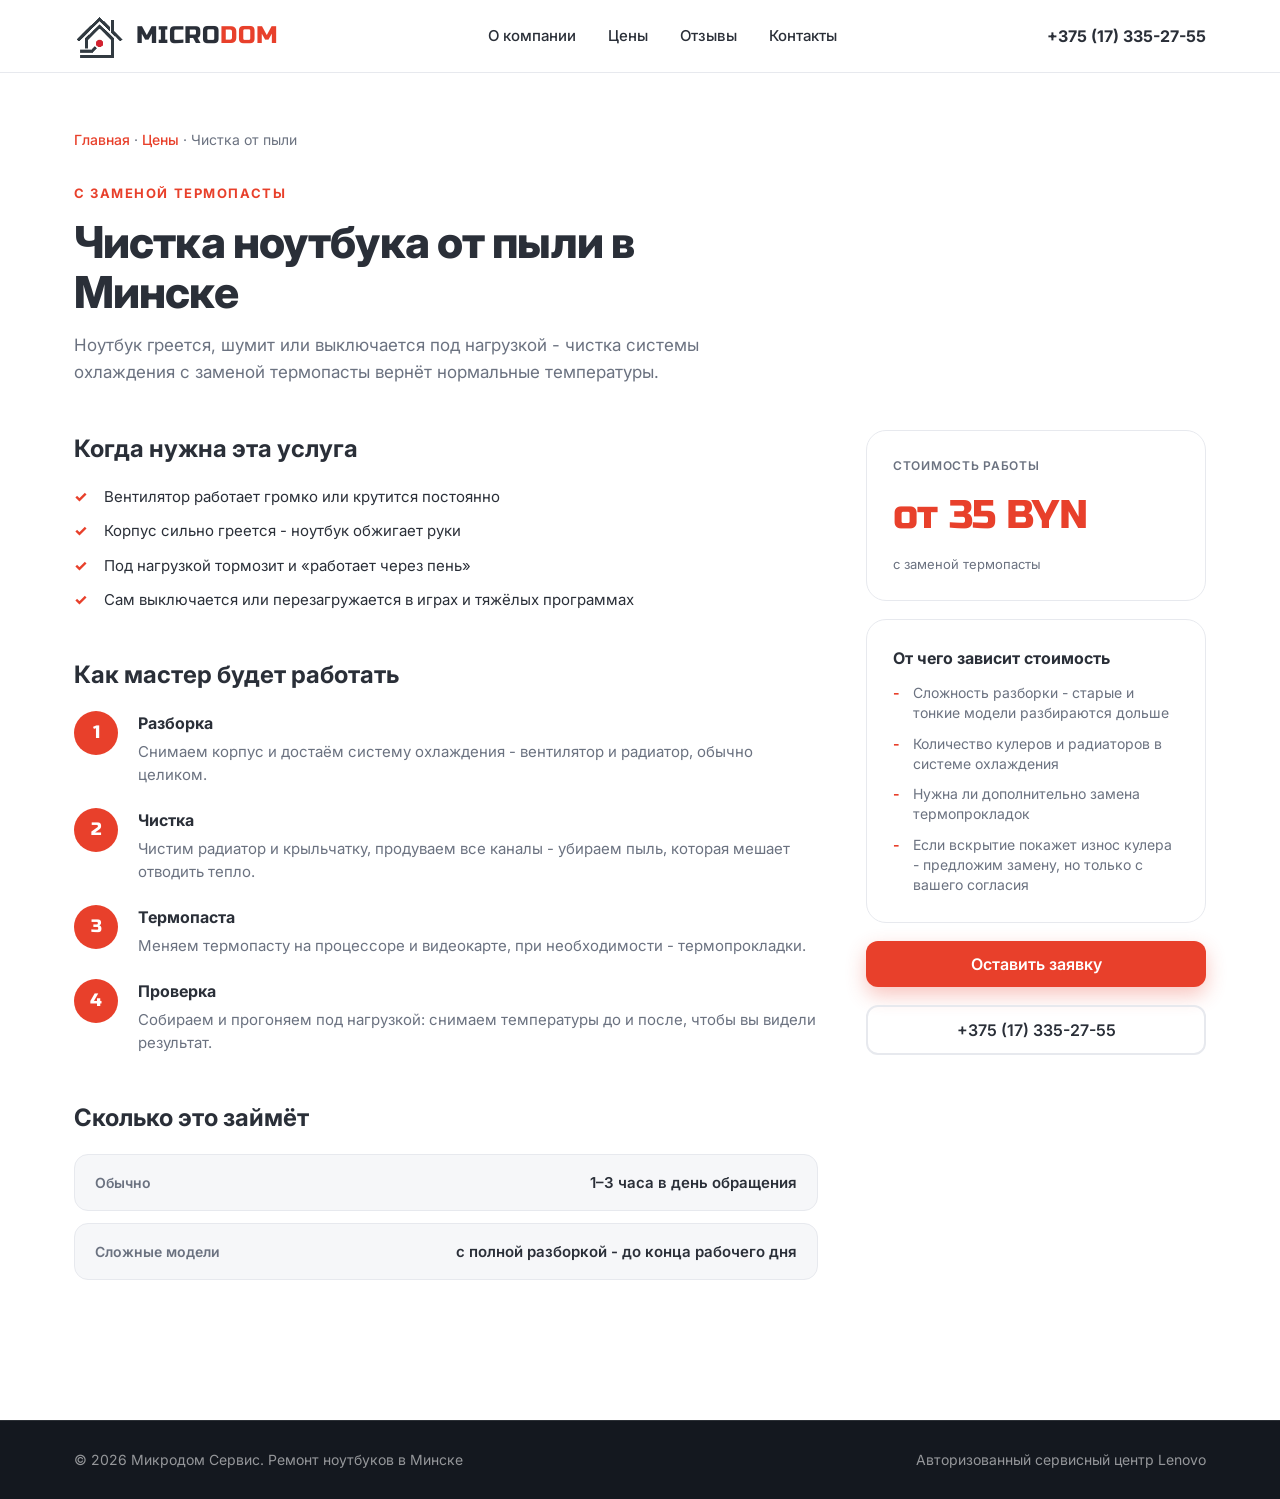
==== commit 21f88892: "security" ====
--- a/services/chistka-ot-pyli.html
+++ b/services/chistka-ot-pyli.html
@@ -8,10 +8,7 @@
   <link rel="apple-touch-icon" href="../assets/apple-touch-icon.png">
   <meta name="theme-color" content="#ffffff" media="(prefers-color-scheme: light)">
   <meta name="theme-color" content="#0d1117" media="(prefers-color-scheme: dark)">
-  <link rel="preconnect" href="https://fonts.googleapis.com">
-  <link rel="preconnect" href="https://fonts.gstatic.com" crossorigin>
-  <link href="https://fonts.googleapis.com/css2?family=Alfa+Slab+One&display=swap" rel="stylesheet">
-  <title>Чистка ноутбука от пыли в Минске - от 35 BYN с термопастой | Микродом Сервис</title>
+    <title>Чистка ноутбука от пыли в Минске - от 35 BYN с термопастой | Микродом Сервис</title>
   <meta name="description" content="Чистка ноутбука от пыли в Минске от 35 BYN с заменой термопасты. Убираем перегрев, шум и выключения под нагрузкой в день обращения.">
   <link rel="canonical" href="https://microdom.by/services/chistka-ot-pyli.html">
 
--- a/styles.css
+++ b/styles.css
@@ -78,7 +78,7 @@
 
 .logo__text {
   display: block;
-  font-family: 'Alfa Slab One', serif;
+  font-family: 'Russo One', Arial, sans-serif;
   font-size: 24px;
   font-weight: 400;
   line-height: 50px;
@@ -1192,7 +1192,7 @@
   }
 
   .logo__text {
-    font-family: 'Alfa Slab One', serif;
+    font-family: 'Russo One', Arial, sans-serif;
     font-size: 20px;
     font-weight: 400;
     height: 40px;
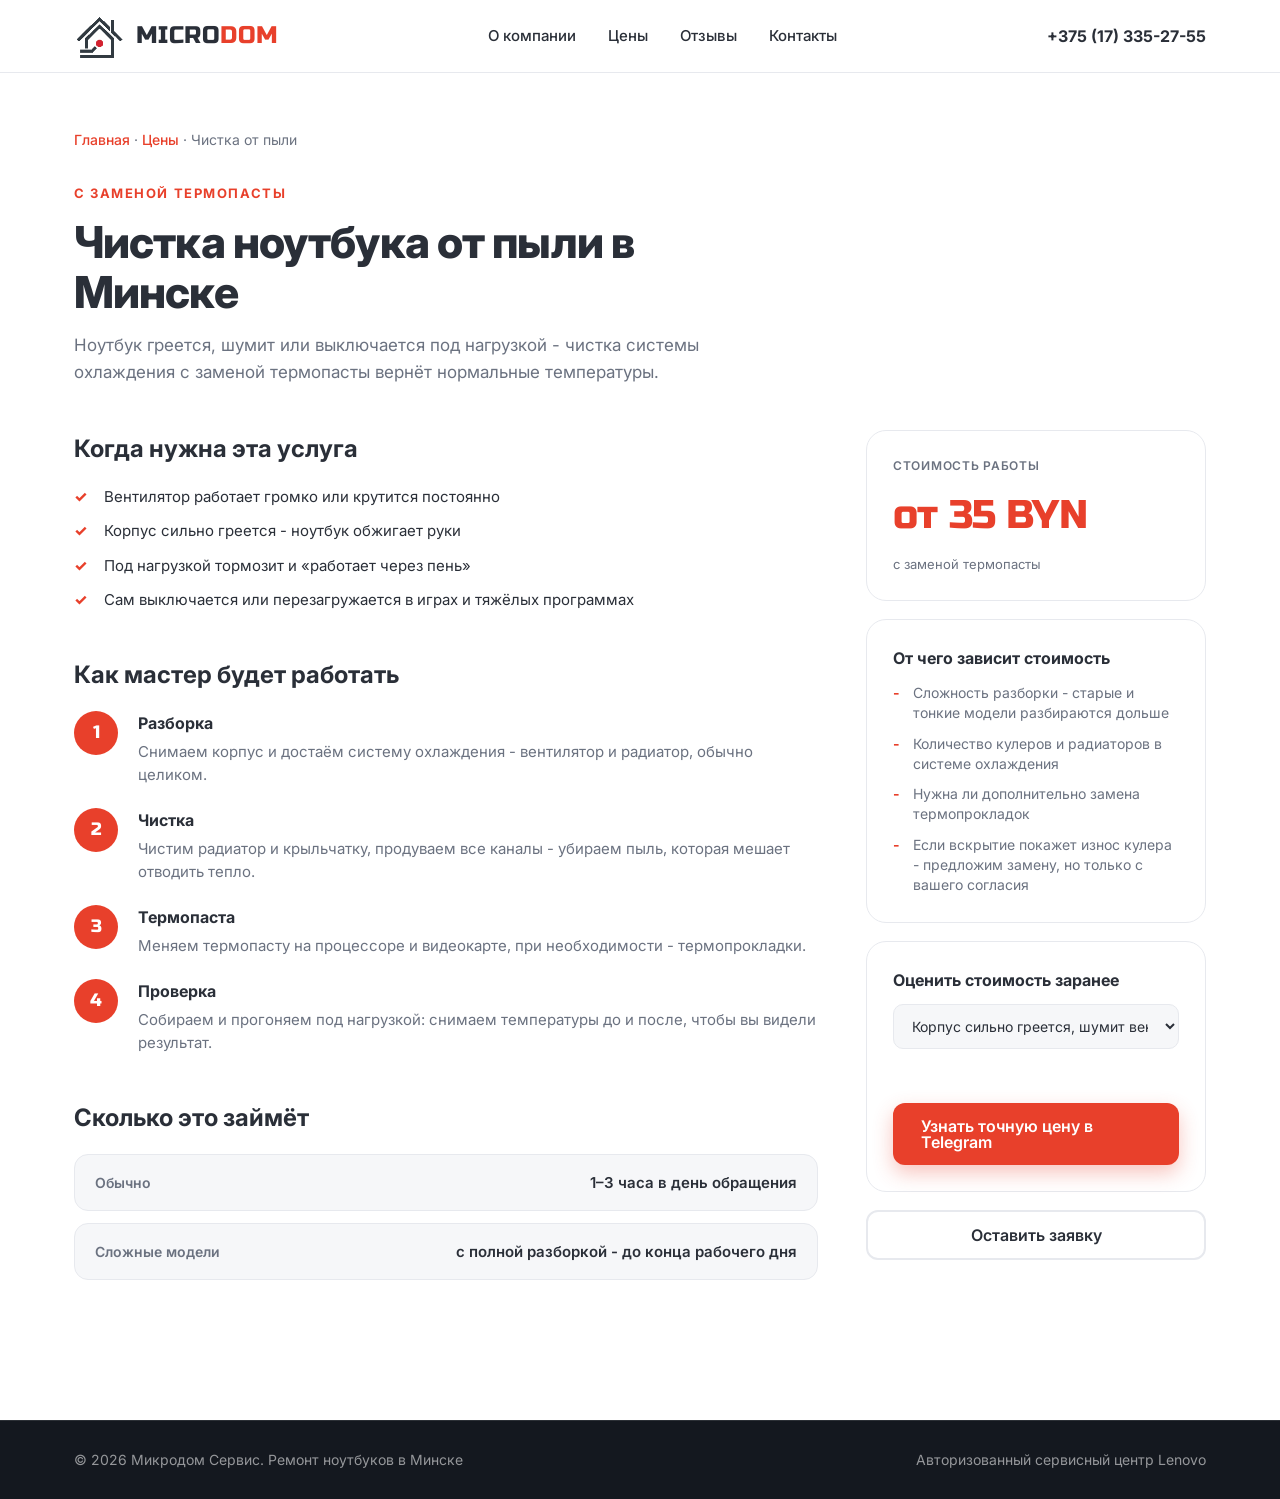
==== commit 63c4f5c9: "adaptation" ====
--- a/services/chistka-ot-pyli.html
+++ b/services/chistka-ot-pyli.html
@@ -164,8 +164,18 @@
               <li>Если вскрытие покажет износ кулера - предложим замену, но только с вашего согласия</li>
             </ul>
           </div>
-          <a class="btn btn--accent btn--full" href="../index.html#contacts">Оставить заявку</a>
-          <a class="btn btn--ghost btn--full" href="tel:+375173352755">+375 (17) 335-27-55</a>
+          <div class="srv-box" data-estimate>
+            <h3 class="srv-box__title">Оценить стоимость заранее</h3>
+            <select class="estimate__select" aria-label="Симптом перегрева">
+              <option data-price="от 35 BYN">Корпус сильно греется, шумит вентилятор</option>
+              <option data-price="от 35 BYN">Тормозит под нагрузкой</option>
+              <option data-price="от 35 BYN">Выключается или перезагружается в играх</option>
+              <option data-price="от 55 BYN">Игровой ноутбук с мощной системой охлаждения</option>
+            </select>
+            <div class="estimate__price"></div>
+            <a class="btn btn--accent btn--full estimate__link" href="#" target="_blank" rel="noopener">Узнать точную цену в Telegram</a>
+          </div>
+          <a class="btn btn--ghost btn--full" href="../index.html#contacts">Оставить заявку</a>
         </aside>
       </div>
     </div>
@@ -180,5 +190,6 @@
 </footer>
 
 <script src="../script.js"></script>
+<script src="../estimate.js"></script>
 </body>
 </html>
--- a/styles.css
+++ b/styles.css
@@ -26,6 +26,8 @@
 html {
   scroll-behavior: smooth;
   scroll-padding-top: 88px;
+  -webkit-text-size-adjust: 100%;
+  text-size-adjust: 100%;
 }
 
 body {
@@ -327,7 +329,7 @@
   color: rgba(255, 255, 255, 0.7);
 }
 
-.hero__strip-item span {
+.hero__strip-item > span:first-child {
   font-family: 'Russo One', Arial, sans-serif;
   font-weight: 400;
   font-size: 28px;
@@ -387,15 +389,13 @@
   transition: background 0.2s, border-color 0.2s;
 }
 
-.price-row::after {
-  content: '→';
-  position: absolute;
-  right: 26px;
-  top: 50%;
-  transform: translateY(-50%);
-  font-size: 18px;
-  color: var(--accent);
-  opacity: 0.5;
+.price-row__price::after {
+  content: '';
+  width: 14px;
+  height: 14px;
+  flex-shrink: 0;
+  background: url("data:image/svg+xml,%3Csvg xmlns='http://www.w3.org/2000/svg' viewBox='0 0 24 24' fill='none' stroke='%23e8402b' stroke-width='6' stroke-linecap='square' stroke-linejoin='miter'%3E%3Cpolyline points='8 5 16 12 8 19'/%3E%3C/svg%3E") center / contain no-repeat;
+  opacity: 1;
   transition: opacity 0.2s, transform 0.2s;
 }
 
@@ -411,14 +411,15 @@
   color: var(--accent);
 }
 
-.price-row:hover::after {
+.price-row:hover .price-row__price::after {
   opacity: 1;
-  transform: translate(3px, -50%);
+  transform: translateX(3px);
 }
 
 .price-row__name {
+  font-family: 'Russo One', Arial, sans-serif;
+  font-weight: 400;
   font-size: 16px;
-  font-weight: 600;
   color: var(--dark);
 }
 
@@ -436,6 +437,9 @@
   letter-spacing: -0.01em;
   text-align: right;
   white-space: nowrap;
+  display: inline-flex;
+  align-items: center;
+  gap: 8px;
 }
 
 .prices__note {
@@ -743,6 +747,40 @@
   font-weight: 700;
 }
 
+/* ===== Оценка стоимости (калькулятор) ===== */
+.estimate__select {
+  display: block;
+  width: 100%;
+  font-family: var(--font);
+  font-size: 14px;
+  padding: 12px 14px;
+  border: 1px solid var(--line);
+  border-radius: 10px;
+  background: var(--bg-soft);
+  color: var(--dark);
+  margin-bottom: 10px;
+}
+
+.estimate__select:focus {
+  outline: none;
+  border-color: var(--accent);
+}
+
+.estimate__price {
+  font-family: 'Russo One', Arial, sans-serif;
+  font-weight: 400;
+  font-size: 28px;
+  color: var(--accent);
+  margin: 4px 0 14px;
+  letter-spacing: -0.02em;
+  min-height: 30px;
+}
+
+.estimate__link--off {
+  opacity: 0.6;
+  pointer-events: none;
+}
+
 /* ===== Reviews ===== */
 .reviews {
   padding: 84px 0;
@@ -858,7 +896,8 @@
 
 .contacts__list li {
   display: grid;
-  grid-template-columns: 150px 1fr;
+  grid-template-columns: auto 1fr;
+  align-items: baseline;
   gap: 16px;
 }
 
@@ -868,11 +907,16 @@
   font-weight: 600;
   text-transform: uppercase;
   letter-spacing: 0.05em;
+  white-space: nowrap;
 }
 
 .contacts__value {
   font-size: 15px;
   line-height: 1.6;
+  white-space: nowrap;
+  justify-self: end;
+  text-align: right;
+  min-width: 0;
 }
 
 .contacts__value a {
@@ -884,13 +928,40 @@
   color: #ffb09f;
 }
 
-.contacts .btn--ghost {
-  color: #fff;
-  border-color: rgba(255, 255, 255, 0.3);
-}
-
-.contacts .btn--ghost:hover {
-  border-color: #fff;
+.contacts__form-wrap .btn--accent {
+  background: #ff5138;
+  border-radius: 2px;
+  box-shadow: none;
+  font-family: 'Russo One', Arial, sans-serif;
+  font-weight: 400;
+  text-transform: uppercase;
+  letter-spacing: 0.06em;
+  font-size: 15px;
+  padding: 16px 24px;
+}
+
+.contacts__form-wrap .btn--accent:hover {
+  background: #e5402a;
+  transform: none;
+}
+
+.contacts__form-wrap .btn--ghost {
+  color: var(--dark);
+  border: 2px solid var(--dark);
+  border-radius: 2px;
+  font-family: 'Russo One', Arial, sans-serif;
+  font-weight: 400;
+  text-transform: uppercase;
+  letter-spacing: 0.06em;
+  font-size: 15px;
+  padding: 16px 24px;
+}
+
+.contacts__form-wrap .btn--ghost:hover {
+  border-color: #ff5138;
+  color: #ff5138;
+  transform: none;
+  box-shadow: none;
 }
 
 /* ===== Contact form ===== */
@@ -903,8 +974,11 @@
 }
 
 .contact-form__title {
-  font-size: 22px;
-  font-weight: 800;
+  font-family: 'Russo One', Arial, sans-serif;
+  font-weight: 400;
+  text-transform: uppercase;
+  letter-spacing: 0.02em;
+  font-size: 24px;
   color: var(--dark);
   margin-bottom: 4px;
 }
@@ -1089,7 +1163,7 @@
   }
 
   .contacts__list {
-    grid-template-columns: 150px 1fr;
+    grid-template-columns: 1fr;
   }
 }
 
@@ -1141,24 +1215,64 @@
   }
 
   .hero__title {
-    font-size: clamp(28px, 6.5vw, 42px);
+    font-size: clamp(18px, 5vw, 42px);
     line-height: 1.15;
+    white-space: nowrap;
+    margin-left: 20px;
+  }
+
+  .hero__badge,
+  .hero__subtitle,
+  .hero__actions {
+    margin-left: 20px;
+    margin-right: 20px;
   }
 
   .hero__strip-inner {
-    flex-wrap: wrap;
+    display: grid;
+    grid-template-columns: repeat(3, minmax(0, 1fr));
+    gap: 10px 8px;
+    padding: 16px 10px;
+  }
+
+  .hero__strip-item {
+    display: flex;
+    flex-direction: column;
     justify-content: center;
-    gap: 14px 36px;
-    padding: 14px 16px;
-  }
-
-  .hero__strip-item {
-    letter-spacing: 0.05em;
+    align-items: center;
+    text-align: center;
+    gap: 6px;
+    font-family: Arial, Helvetica, sans-serif;
+    font-size: clamp(6.5px, 1.8vw, 10.8px);
+    line-height: 1.35;
+    letter-spacing: 0.04em;
+    white-space: nowrap;
+  }
+
+  .hero__strip-item > span:first-child {
+    font-family: 'Russo One', Arial, sans-serif;
+    font-size: clamp(13px, 4.5vw - 2.5px, 26px);
+    line-height: 1;
   }
 
   .contacts__list li {
-    grid-template-columns: 1fr;
-    gap: 4px;
+    grid-template-columns: minmax(130px, 1fr) auto;
+    gap: 8px 10px;
+    align-items: baseline;
+  }
+
+  .contacts__label {
+    white-space: normal;
+    font-size: clamp(9px, 3vw, 13px);
+    line-height: 1.3;
+    min-width: 0;
+  }
+
+  .contacts__value {
+    white-space: nowrap;
+    justify-self: end;
+    text-align: right;
+    min-width: 0;
   }
 
   .prices,
@@ -1209,7 +1323,7 @@
   }
 
   .container {
-    padding: 0 16px;
+    padding: 0 20px;
   }
 
   .hero__inner {
@@ -1229,8 +1343,8 @@
   }
 
   .hero__title {
-    font-size: clamp(24px, 7.5vw, 34px);
     letter-spacing: 0;
+    white-space: nowrap;
   }
 
   .hero__subtitle {
@@ -1241,6 +1355,8 @@
   .hero__actions {
     flex-direction: column;
     gap: 12px;
+    margin-left: 20px;
+    margin-right: 20px;
   }
 
   .hero__actions .btn {
@@ -1248,18 +1364,8 @@
   }
 
   .hero__strip-inner {
-    flex-direction: column;
-    align-items: flex-start;
-    gap: 10px;
-    padding: 16px;
-  }
-
-  .hero__strip-item {
-    font-size: 12px;
-  }
-
-  .hero__strip-item span {
-    font-size: 24px;
+    gap: 8px 10px;
+    padding: 14px 12px;
   }
 
   .field__input {
@@ -1267,18 +1373,28 @@
   }
 
   .price-row {
-    grid-template-columns: 1fr auto;
-    gap: 8px 16px;
-    padding: 16px 48px 16px 20px;
+    grid-template-columns: minmax(0, 1fr) auto;
+    gap: 8px 12px;
+    padding: 16px 20px;
+  }
+
+  .price-row__name {
+    font-family: 'Russo One', Arial, sans-serif;
+    font-weight: 400;
+    font-size: clamp(14px, 3.2vw, 16px);
+    grid-column: 1;
+    grid-row: 1;
   }
 
   .price-row__note {
-    grid-column: 1 / -1;
-    text-align: left;
+    display: none;
   }
 
   .price-row__price {
-    font-size: 18px;
+    font-size: clamp(16px, 3.8vw, 18px);
+    grid-column: 2;
+    grid-row: 1;
+    justify-self: end;
   }
 
   .srv-time {
@@ -1314,7 +1430,32 @@
   }
 
   .contacts__list {
-    gap: 16px;
+    gap: 12px;
+  }
+
+  .contacts__list li:nth-child(4) .contacts__value {
+    white-space: normal;
+    text-align: right;
+  }
+}
+
+/* Очень узкие экраны (<480px): ужимаем полосу, разрешаем перенос подписей */
+@media (max-width: 480px) {
+  .hero__strip-inner {
+    padding: 14px 8px;
+    gap: 8px 6px;
+  }
+
+  .hero__strip-item {
+    white-space: normal;
+  }
+}
+
+/* Сверх-узкие экраны (<380px): убираем правый запас под стрелку —
+   иконка теперь в ячейке цены, сама резервирует место */
+@media (max-width: 380px) {
+  .price-row {
+    padding: 16px 20px;
   }
 }
 
@@ -1337,8 +1478,4 @@
   .field__input {
     background: var(--bg-soft);
   }
-
-  .contacts .btn--ghost {
-    border-color: rgba(255, 255, 255, 0.25);
-  }
 }
